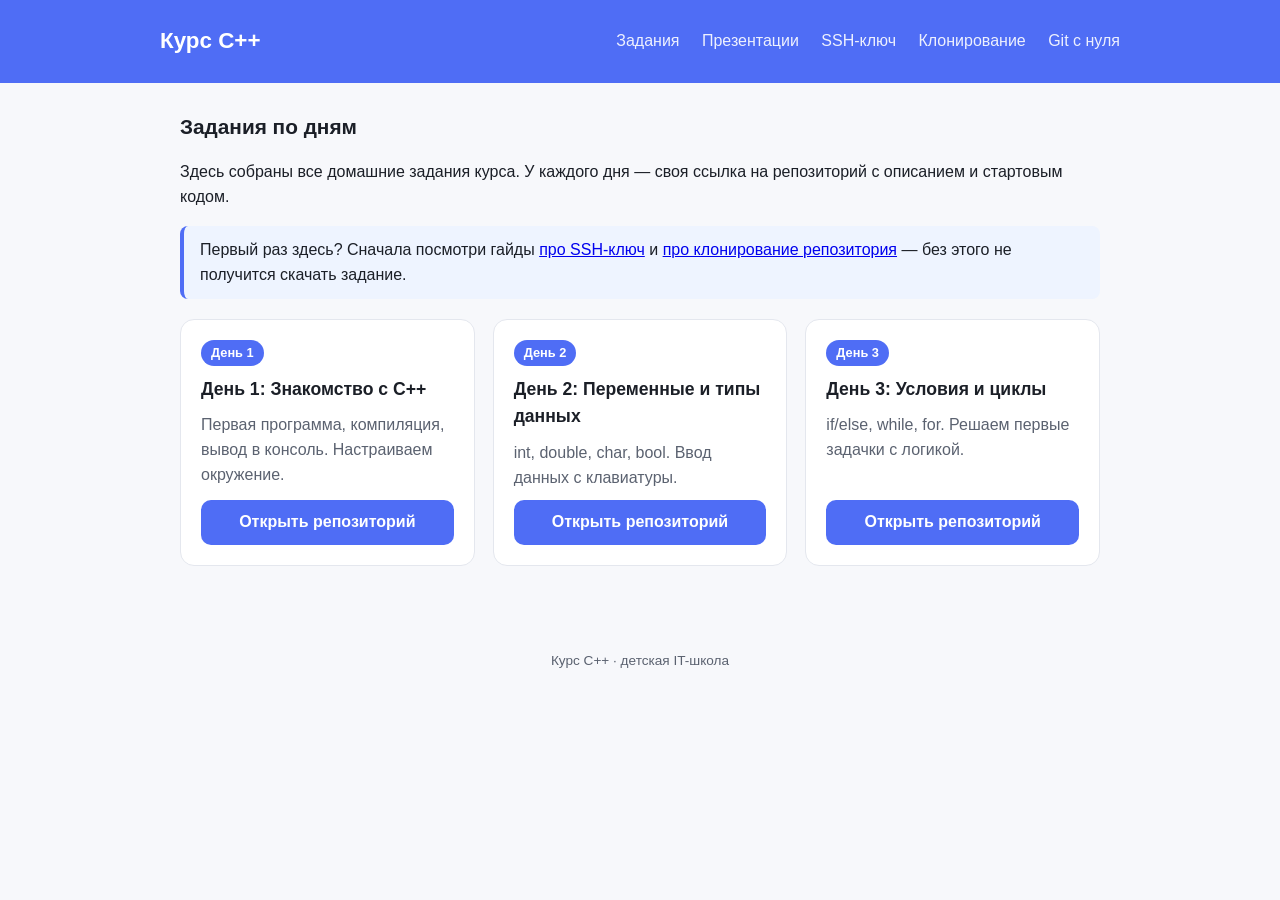
==== index.html @ 4a5fe288 "Initial commit" ====
<!doctype html>
<html lang="ru">
<head>
  <meta charset="utf-8" />
  <meta name="viewport" content="width=device-width, initial-scale=1" />
  <title>Задания по C++</title>
  <link rel="stylesheet" href="assets/styles.css" />
</head>
<body>
  <header class="site-header">
    <div class="inner">
      <h1>Курс C++</h1>
      <nav>
        <a href="index.html">Задания</a>
        <a href="presentations.html">Презентации</a>
        <a href="guides/ssh-key.html">SSH-ключ</a>
        <a href="guides/git-clone.html">Клонирование</a>
        <a href="guides/git-basics.html">Git с нуля</a>
      </nav>
    </div>
  </header>

  <main>
    <h2>Задания по дням</h2>
    <p>Здесь собраны все домашние задания курса. У каждого дня — своя ссылка на репозиторий с описанием и стартовым кодом.</p>

    <div class="tip">
      Первый раз здесь? Сначала посмотри гайды <a href="guides/ssh-key.html">про SSH-ключ</a> и <a href="guides/git-clone.html">про клонирование репозитория</a> — без этого не получится скачать задание.
    </div>

    <div id="days-container" class="cards"></div>
  </main>

  <footer>Курс C++ · детская IT-школа</footer>

  <script src="assets/data/days.js"></script>
  <script src="assets/app.js"></script>
</body>
</html>
---- assets/styles.css ----
:root {
  --bg: #f7f8fb;
  --card-bg: #ffffff;
  --text: #1b1f27;
  --muted: #5b6270;
  --accent: #4f6df5;
  --accent-dark: #3a52c4;
  --border: #e4e7ee;
  --radius: 14px;
}

* {
  box-sizing: border-box;
}

body {
  margin: 0;
  font-family: "Segoe UI", Roboto, "Helvetica Neue", Arial, sans-serif;
  background: var(--bg);
  color: var(--text);
  line-height: 1.55;
}

header.site-header {
  background: var(--accent);
  color: white;
  padding: 24px 20px;
}

header.site-header .inner {
  max-width: 960px;
  margin: 0 auto;
  display: flex;
  flex-wrap: wrap;
  align-items: center;
  justify-content: space-between;
  gap: 12px;
}

header.site-header h1 {
  margin: 0;
  font-size: 1.4rem;
}

header.site-header nav a {
  color: white;
  text-decoration: none;
  margin-left: 18px;
  font-weight: 500;
  opacity: 0.9;
}

header.site-header nav a:first-child {
  margin-left: 0;
}

header.site-header nav a:hover {
  opacity: 1;
  text-decoration: underline;
}

main {
  max-width: 960px;
  margin: 0 auto;
  padding: 28px 20px 60px;
}

h2 {
  font-size: 1.3rem;
  margin-top: 0;
}

.cards {
  display: grid;
  grid-template-columns: repeat(auto-fill, minmax(260px, 1fr));
  gap: 18px;
  margin-top: 20px;
}

.card {
  background: var(--card-bg);
  border: 1px solid var(--border);
  border-radius: var(--radius);
  padding: 20px;
  display: flex;
  flex-direction: column;
  gap: 10px;
}

.card .day-badge {
  display: inline-block;
  background: var(--accent);
  color: white;
  font-size: 0.8rem;
  font-weight: 600;
  padding: 3px 10px;
  border-radius: 999px;
  width: fit-content;
}

.card h3 {
  margin: 0;
  font-size: 1.1rem;
}

.card p {
  margin: 0;
  color: var(--muted);
  flex-grow: 1;
}

.card a.btn {
  display: inline-block;
  text-align: center;
  background: var(--accent);
  color: white;
  text-decoration: none;
  padding: 10px 14px;
  border-radius: 10px;
  font-weight: 600;
}

.card a.btn:hover {
  background: var(--accent-dark);
}

.guides-list {
  display: flex;
  flex-direction: column;
  gap: 10px;
  margin-top: 16px;
}

.guides-list a {
  background: var(--card-bg);
  border: 1px solid var(--border);
  border-radius: 10px;
  padding: 14px 16px;
  text-decoration: none;
  color: var(--text);
  font-weight: 600;
}

.guides-list a:hover {
  border-color: var(--accent);
  color: var(--accent);
}

article.guide {
  background: var(--card-bg);
  border: 1px solid var(--border);
  border-radius: var(--radius);
  padding: 24px 28px;
}

article.guide h2 {
  margin-top: 4px;
}

article.guide h3 {
  margin-top: 28px;
}

article.guide pre {
  background: #1b1f27;
  color: #e4e7ee;
  padding: 14px 16px;
  border-radius: 10px;
  overflow-x: auto;
  font-size: 0.9rem;
}

article.guide code {
  background: #eef0f6;
  padding: 2px 6px;
  border-radius: 6px;
  font-size: 0.9em;
}

article.guide pre code {
  background: none;
  padding: 0;
}

.tip {
  background: #eef4ff;
  border-left: 4px solid var(--accent);
  padding: 12px 16px;
  border-radius: 8px;
  margin: 16px 0;
}

.tip.warn {
  background: #fff5e8;
  border-left-color: #e5972b;
}

.back-link {
  display: inline-block;
  margin-bottom: 16px;
  color: var(--accent);
  text-decoration: none;
  font-weight: 600;
}

footer {
  text-align: center;
  color: var(--muted);
  padding: 24px;
  font-size: 0.85rem;
}

@media (max-width: 600px) {
  header.site-header .inner {
    flex-direction: column;
    align-items: flex-start;
  }
}
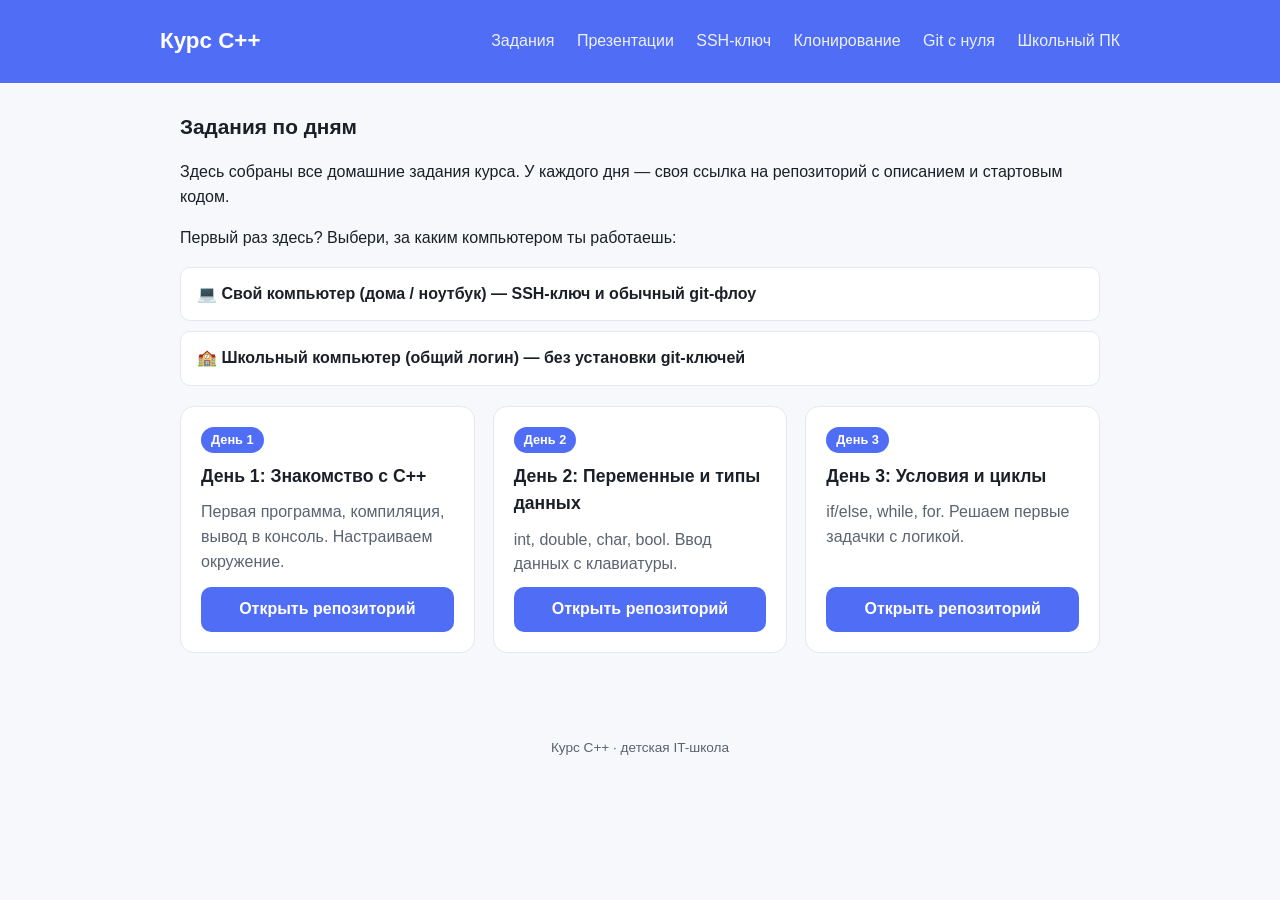
==== commit 837cd559: "some fixes in guide" ====
--- a/index.html
+++ b/index.html
@@ -16,6 +16,7 @@
         <a href="guides/ssh-key.html">SSH-ключ</a>
         <a href="guides/git-clone.html">Клонирование</a>
         <a href="guides/git-basics.html">Git с нуля</a>
+        <a href="guides/school-pc.html">Школьный ПК</a>
       </nav>
     </div>
   </header>
@@ -24,8 +25,10 @@
     <h2>Задания по дням</h2>
     <p>Здесь собраны все домашние задания курса. У каждого дня — своя ссылка на репозиторий с описанием и стартовым кодом.</p>
 
-    <div class="tip">
-      Первый раз здесь? Сначала посмотри гайды <a href="guides/ssh-key.html">про SSH-ключ</a> и <a href="guides/git-clone.html">про клонирование репозитория</a> — без этого не получится скачать задание.
+    <p>Первый раз здесь? Выбери, за каким компьютером ты работаешь:</p>
+    <div class="guides-list">
+      <a href="guides/ssh-key.html">💻 Свой компьютер (дома / ноутбук) — SSH-ключ и обычный git-флоу</a>
+      <a href="guides/school-pc.html">🏫 Школьный компьютер (общий логин) — без установки git-ключей</a>
     </div>
 
     <div id="days-container" class="cards"></div>
